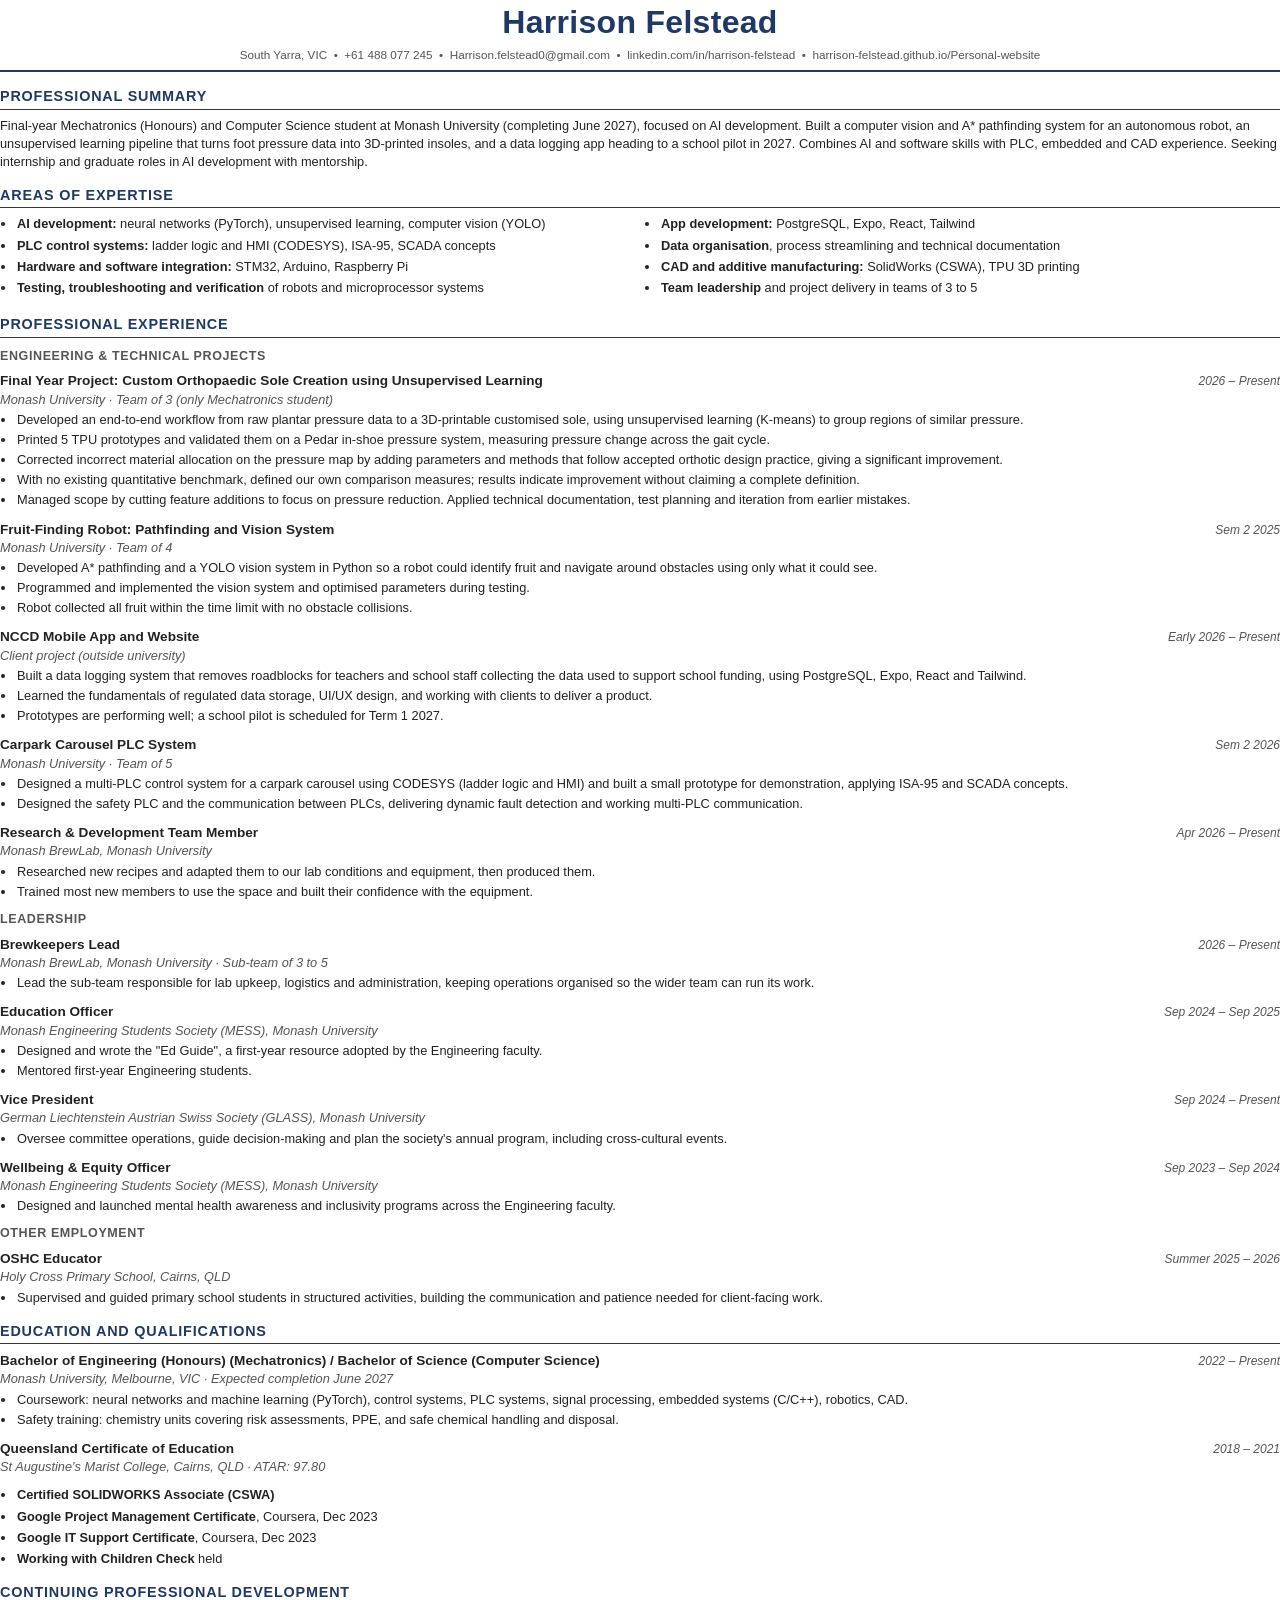
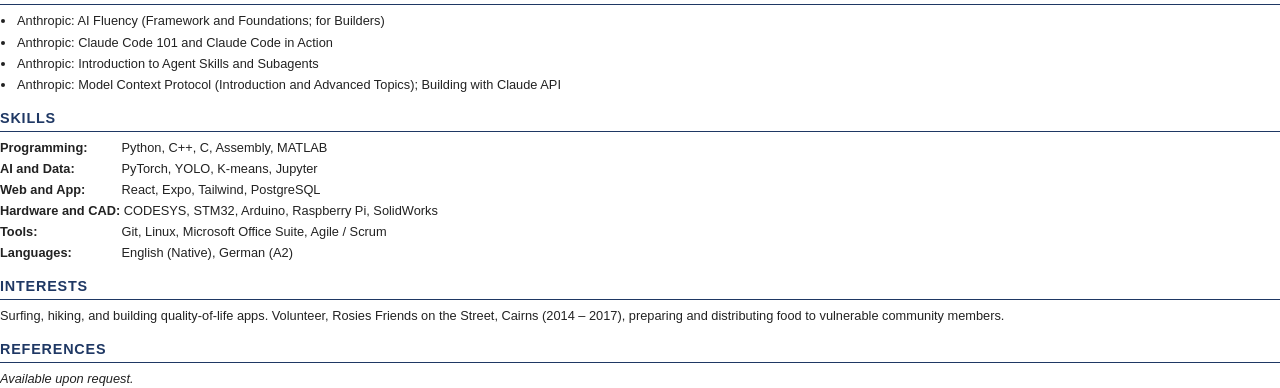
==== resume/cover.html @ 44e69ed1 "changes" ====
<!DOCTYPE html><html lang="en"><head><meta charset="utf-8"><title>Harrison Felstead</title>
<style>
  :root { --navy:#1f3864; --text:#222; --muted:#555; }
  * { box-sizing: border-box; }
  body { font-family: Arial, Helvetica, sans-serif; font-size: 9.6pt; line-height: 1.42; color: var(--text); margin: 0; }
  header { text-align: center; padding-bottom: 6px; border-bottom: 2.5px solid var(--navy); margin-bottom: 4px; }
  h1 { font-size: 24pt; margin: 0 0 2px; color: var(--navy); letter-spacing: 0.3px; }
  .contact { font-size: 8.8pt; color: var(--muted); }
  h2 { font-size: 10.8pt; color: var(--navy); text-transform: uppercase; letter-spacing: 0.8px; margin: 14px 0 7px; padding-bottom: 2px; border-bottom: 1.2px solid var(--navy); break-after: avoid; }
  h3 { font-size: 9.4pt; color: var(--muted); text-transform: uppercase; letter-spacing: 0.6px; margin: 10px 0 6px; break-after: avoid; }
  p { margin: 0; }
  .entry { margin-bottom: 10px; break-inside: avoid; }
  .row { display: flex; justify-content: space-between; align-items: baseline; gap: 12px; }
  .title { font-weight: 700; font-size: 10.2pt; }
  .date { font-style: italic; color: var(--muted); white-space: nowrap; font-size: 9pt; }
  .sub { font-style: italic; color: var(--muted); margin-bottom: 2px; }
  ul { margin: 2px 0 0; padding-left: 16px; }
  li { margin-bottom: 2px; padding-left: 1px; }
  ul.cols { columns: 2; column-gap: 24px; }
  ul.cols li { break-inside: avoid; margin-bottom: 3px; }
  .kv { margin-bottom: 3px; }
  .kv b { display: inline-block; min-width: 118px; }
  .compact li { margin-bottom: 3px; }
</style></head><body>
<header>
  <h1>Harrison Felstead</h1>
  <div class="contact">South Yarra, VIC &nbsp;•&nbsp; +61 488 077 245 &nbsp;•&nbsp; Harrison.felstead0@gmail.com &nbsp;•&nbsp; linkedin.com/in/harrison-felstead &nbsp;•&nbsp; harrison-felstead.github.io/Personal-website</div>
</header>

<h2>Professional Summary</h2>
<p>Final-year Mechatronics (Honours) and Computer Science student at Monash University (completing June 2027), focused on AI development. Built a computer vision and A* pathfinding system for an autonomous robot, an unsupervised learning pipeline that turns foot pressure data into 3D-printed insoles, and a data logging app heading to a school pilot in 2027. Combines AI and software skills with PLC, embedded and CAD experience. Seeking internship and graduate roles in AI development with mentorship.</p>

<h2>Areas of Expertise</h2>
<ul class="cols"><li><b>AI development:</b> neural networks (PyTorch), unsupervised learning, computer vision (YOLO)</li><li><b>PLC control systems:</b> ladder logic and HMI (CODESYS), ISA-95, SCADA concepts</li><li><b>Hardware and software integration:</b> STM32, Arduino, Raspberry Pi</li><li><b>Testing, troubleshooting and verification</b> of robots and microprocessor systems</li><li><b>App development:</b> PostgreSQL, Expo, React, Tailwind</li><li><b>Data organisation</b>, process streamlining and technical documentation</li><li><b>CAD and additive manufacturing:</b> SolidWorks (CSWA), TPU 3D printing</li><li><b>Team leadership</b> and project delivery in teams of 3 to 5</li></ul>

<h2>Professional Experience</h2>
<h3>Engineering &amp; Technical Projects</h3>

  <div class="entry">
    <div class="row"><span class="title">Final Year Project: Custom Orthopaedic Sole Creation using Unsupervised Learning</span><span class="date">2026 – Present</span></div>
    <div class="sub">Monash University · Team of 3 (only Mechatronics student)</div>
    <ul><li>Developed an end-to-end workflow from raw plantar pressure data to a 3D-printable customised sole, using unsupervised learning (K-means) to group regions of similar pressure.</li><li>Printed 5 TPU prototypes and validated them on a Pedar in-shoe pressure system, measuring pressure change across the gait cycle.</li><li>Corrected incorrect material allocation on the pressure map by adding parameters and methods that follow accepted orthotic design practice, giving a significant improvement.</li><li>With no existing quantitative benchmark, defined our own comparison measures; results indicate improvement without claiming a complete definition.</li><li>Managed scope by cutting feature additions to focus on pressure reduction. Applied technical documentation, test planning and iteration from earlier mistakes.</li></ul>
  </div>
  <div class="entry">
    <div class="row"><span class="title">Fruit-Finding Robot: Pathfinding and Vision System</span><span class="date">Sem 2 2025</span></div>
    <div class="sub">Monash University · Team of 4</div>
    <ul><li>Developed A* pathfinding and a YOLO vision system in Python so a robot could identify fruit and navigate around obstacles using only what it could see.</li><li>Programmed and implemented the vision system and optimised parameters during testing.</li><li>Robot collected all fruit within the time limit with no obstacle collisions.</li></ul>
  </div>
  <div class="entry">
    <div class="row"><span class="title">NCCD Mobile App and Website</span><span class="date">Early 2026 – Present</span></div>
    <div class="sub">Client project (outside university)</div>
    <ul><li>Built a data logging system that removes roadblocks for teachers and school staff collecting the data used to support school funding, using PostgreSQL, Expo, React and Tailwind.</li><li>Learned the fundamentals of regulated data storage, UI/UX design, and working with clients to deliver a product.</li><li>Prototypes are performing well; a school pilot is scheduled for Term 1 2027.</li></ul>
  </div>
  <div class="entry">
    <div class="row"><span class="title">Carpark Carousel PLC System</span><span class="date">Sem 2 2026</span></div>
    <div class="sub">Monash University · Team of 5</div>
    <ul><li>Designed a multi-PLC control system for a carpark carousel using CODESYS (ladder logic and HMI) and built a small prototype for demonstration, applying ISA-95 and SCADA concepts.</li><li>Designed the safety PLC and the communication between PLCs, delivering dynamic fault detection and working multi-PLC communication.</li></ul>
  </div>
  <div class="entry">
    <div class="row"><span class="title">Research &amp; Development Team Member</span><span class="date">Apr 2026 – Present</span></div>
    <div class="sub">Monash BrewLab, Monash University</div>
    <ul><li>Researched new recipes and adapted them to our lab conditions and equipment, then produced them.</li><li>Trained most new members to use the space and built their confidence with the equipment.</li></ul>
  </div>
<h3>Leadership</h3>

  <div class="entry">
    <div class="row"><span class="title">Brewkeepers Lead</span><span class="date">2026 – Present</span></div>
    <div class="sub">Monash BrewLab, Monash University · Sub-team of 3 to 5</div>
    <ul><li>Lead the sub-team responsible for lab upkeep, logistics and administration, keeping operations organised so the wider team can run its work.</li></ul>
  </div>
  <div class="entry">
    <div class="row"><span class="title">Education Officer</span><span class="date">Sep 2024 – Sep 2025</span></div>
    <div class="sub">Monash Engineering Students Society (MESS), Monash University</div>
    <ul><li>Designed and wrote the "Ed Guide", a first-year resource adopted by the Engineering faculty.</li><li>Mentored first-year Engineering students.</li></ul>
  </div>
  <div class="entry">
    <div class="row"><span class="title">Vice President</span><span class="date">Sep 2024 – Present</span></div>
    <div class="sub">German Liechtenstein Austrian Swiss Society (GLASS), Monash University</div>
    <ul><li>Oversee committee operations, guide decision-making and plan the society's annual program, including cross-cultural events.</li></ul>
  </div>
  <div class="entry">
    <div class="row"><span class="title">Wellbeing &amp; Equity Officer</span><span class="date">Sep 2023 – Sep 2024</span></div>
    <div class="sub">Monash Engineering Students Society (MESS), Monash University</div>
    <ul><li>Designed and launched mental health awareness and inclusivity programs across the Engineering faculty.</li></ul>
  </div>
<h3>Other Employment</h3>

  <div class="entry">
    <div class="row"><span class="title">OSHC Educator</span><span class="date">Summer 2025 – 2026</span></div>
    <div class="sub">Holy Cross Primary School, Cairns, QLD</div>
    <ul><li>Supervised and guided primary school students in structured activities, building the communication and patience needed for client-facing work.</li></ul>
  </div>

<h2>Education and Qualifications</h2>
<div class="entry">
  <div class="row"><span class="title">Bachelor of Engineering (Honours) (Mechatronics) / Bachelor of Science (Computer Science)</span><span class="date">2022 – Present</span></div>
  <div class="sub">Monash University, Melbourne, VIC · Expected completion June 2027</div>
  <ul>
    <li>Coursework: neural networks and machine learning (PyTorch), control systems, PLC systems, signal processing, embedded systems (C/C++), robotics, CAD.</li>
    <li>Safety training: chemistry units covering risk assessments, PPE, and safe chemical handling and disposal.</li>
  </ul>
</div>
<div class="entry">
  <div class="row"><span class="title">Queensland Certificate of Education</span><span class="date">2018 – 2021</span></div>
  <div class="sub">St Augustine's Marist College, Cairns, QLD · ATAR: 97.80</div>
</div>
<ul class="compact">
  <li><b>Certified SOLIDWORKS Associate (CSWA)</b></li>
  <li><b>Google Project Management Certificate</b>, Coursera, Dec 2023</li>
  <li><b>Google IT Support Certificate</b>, Coursera, Dec 2023</li>
  <li><b>Working with Children Check</b> held</li>
</ul>

<h2>Continuing Professional Development</h2>
<ul class="compact">
  <li>Anthropic: AI Fluency (Framework and Foundations; for Builders)</li>
  <li>Anthropic: Claude Code 101 and Claude Code in Action</li>
  <li>Anthropic: Introduction to Agent Skills and Subagents</li>
  <li>Anthropic: Model Context Protocol (Introduction and Advanced Topics); Building with Claude API</li>
</ul>

<h2>Skills</h2>
<div class="kv"><b>Programming:</b> Python, C++, C, Assembly, MATLAB</div>
<div class="kv"><b>AI and Data:</b> PyTorch, YOLO, K-means, Jupyter</div>
<div class="kv"><b>Web and App:</b> React, Expo, Tailwind, PostgreSQL</div>
<div class="kv"><b>Hardware and CAD:</b> CODESYS, STM32, Arduino, Raspberry Pi, SolidWorks</div>
<div class="kv"><b>Tools:</b> Git, Linux, Microsoft Office Suite, Agile / Scrum</div>
<div class="kv"><b>Languages:</b> English (Native), German (A2)</div>

<h2>Interests</h2>
<p>Surfing, hiking, and building quality-of-life apps. Volunteer, Rosies Friends on the Street, Cairns (2014 – 2017), preparing and distributing food to vulnerable community members.</p>

<h2>References</h2>
<p><i>Available upon request.</i></p>
</body></html>
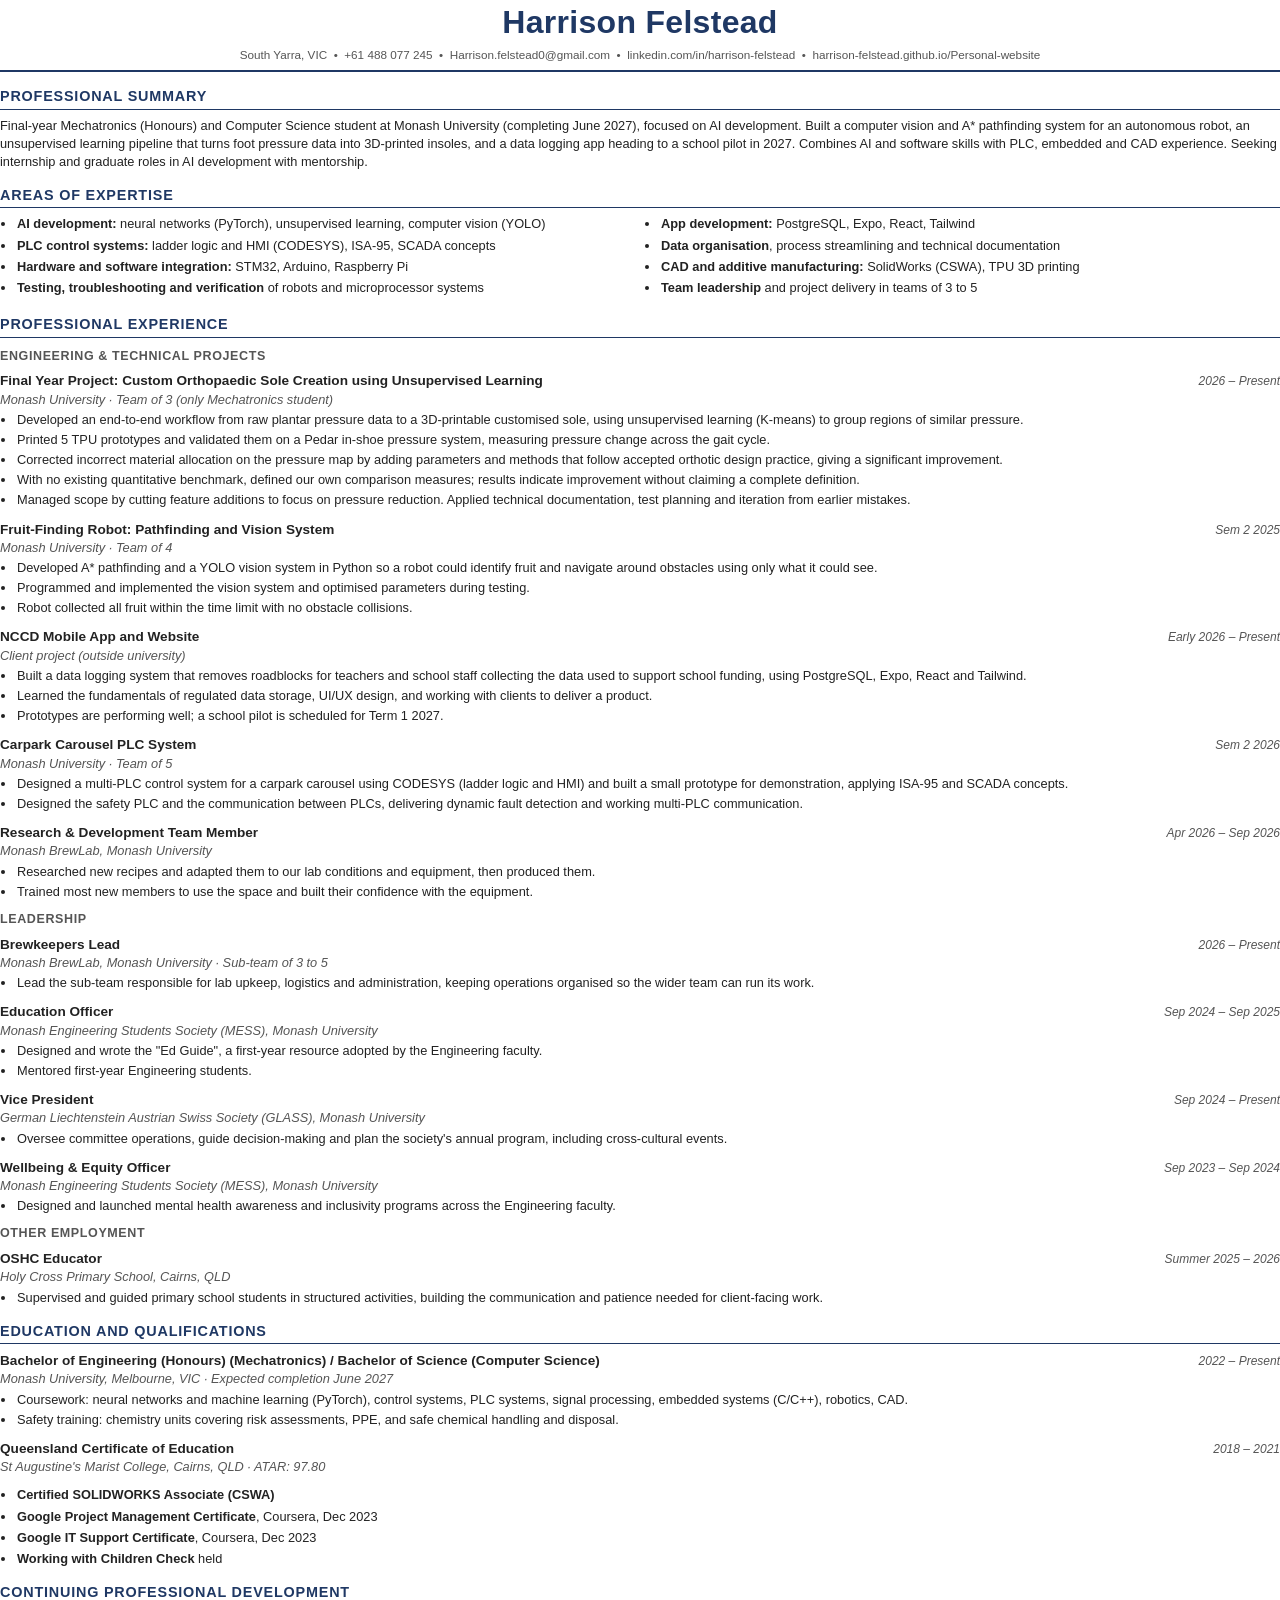
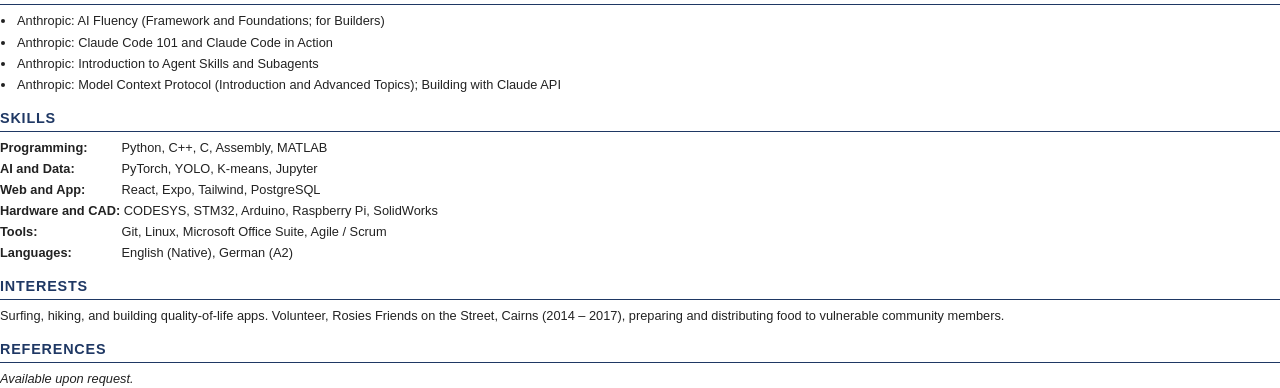
==== commit 9ffe136b: "changes" ====
--- a/resume/cover.html
+++ b/resume/cover.html
@@ -57,7 +57,7 @@
     <ul><li>Designed a multi-PLC control system for a carpark carousel using CODESYS (ladder logic and HMI) and built a small prototype for demonstration, applying ISA-95 and SCADA concepts.</li><li>Designed the safety PLC and the communication between PLCs, delivering dynamic fault detection and working multi-PLC communication.</li></ul>
   </div>
   <div class="entry">
-    <div class="row"><span class="title">Research &amp; Development Team Member</span><span class="date">Apr 2026 – Present</span></div>
+    <div class="row"><span class="title">Research &amp; Development Team Member</span><span class="date">Apr 2026 – Sep 2026</span></div>
     <div class="sub">Monash BrewLab, Monash University</div>
     <ul><li>Researched new recipes and adapted them to our lab conditions and equipment, then produced them.</li><li>Trained most new members to use the space and built their confidence with the equipment.</li></ul>
   </div>
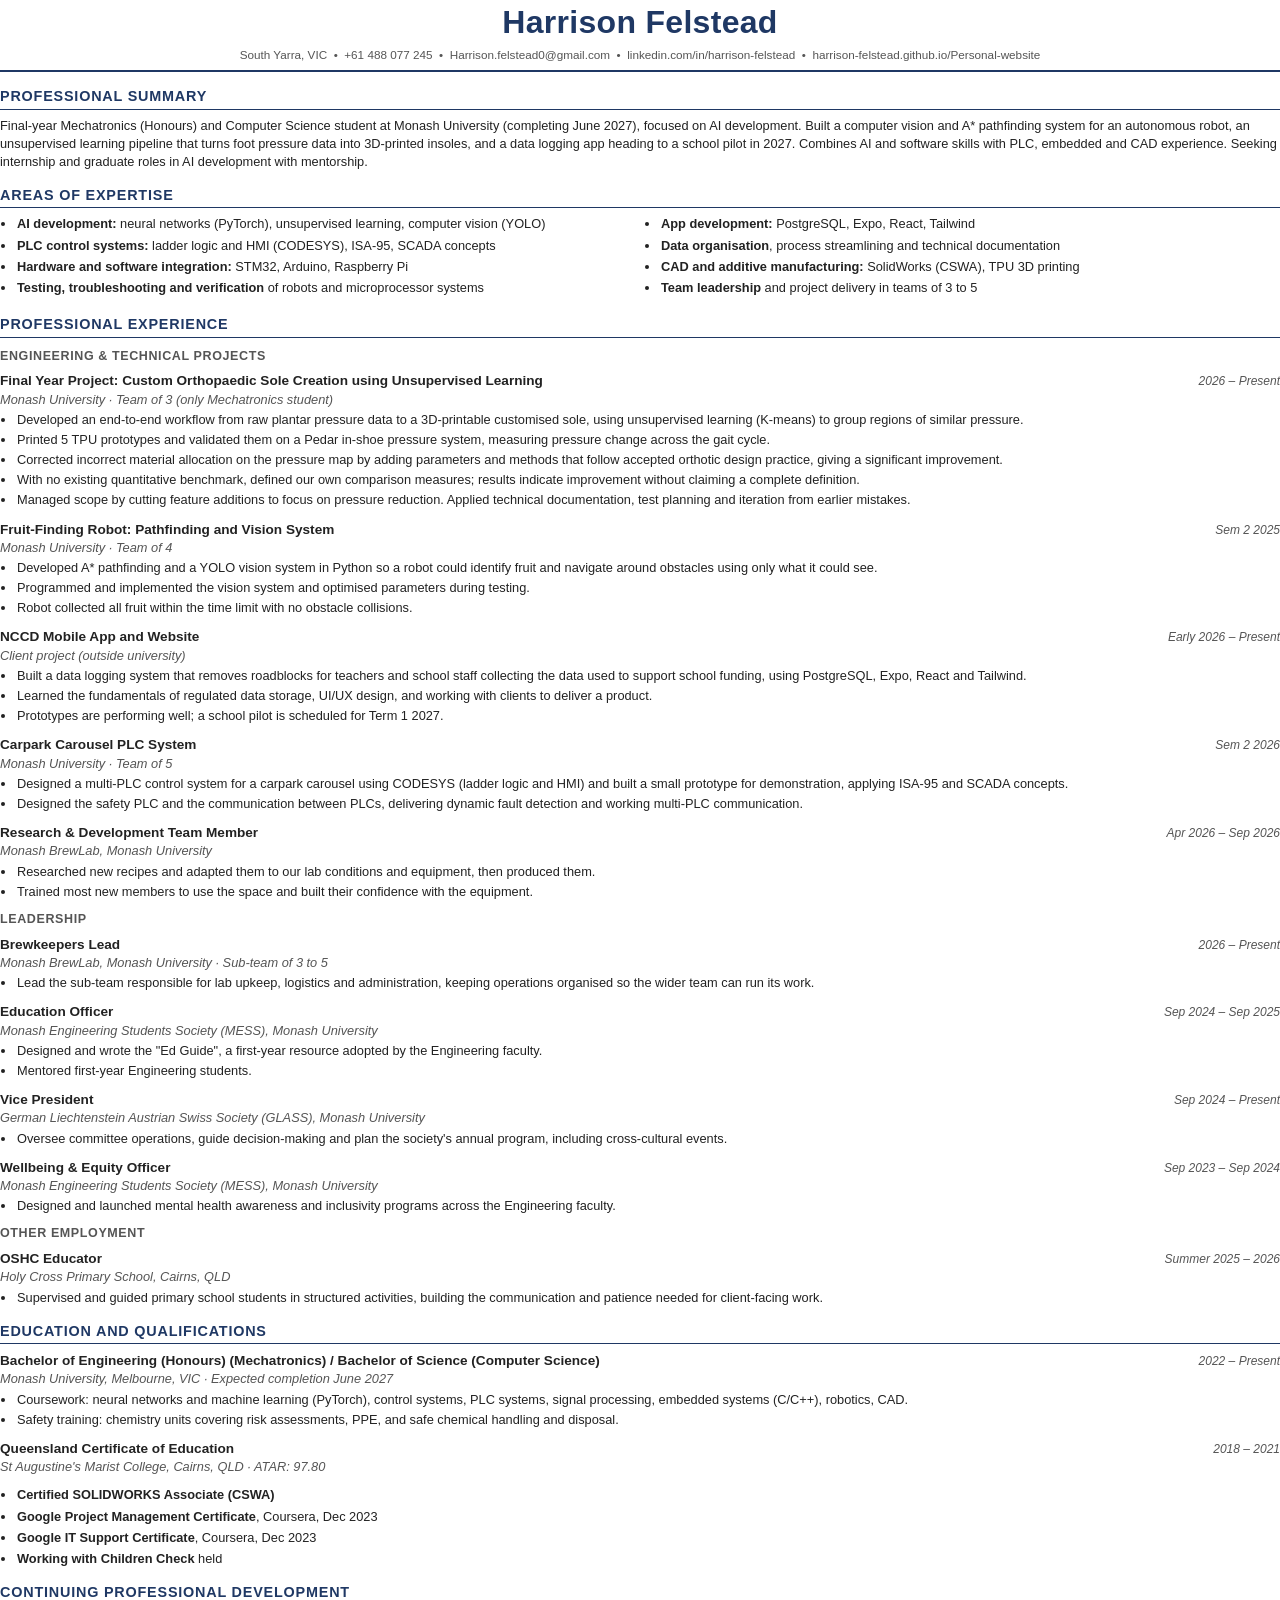
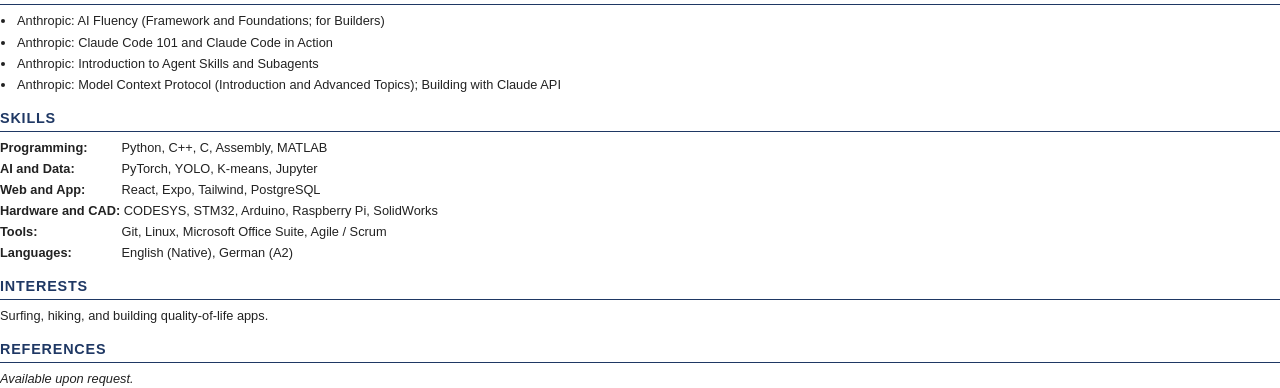
==== commit 709f9693: "changes" ====
--- a/resume/cover.html
+++ b/resume/cover.html
@@ -128,7 +128,7 @@
 <div class="kv"><b>Languages:</b> English (Native), German (A2)</div>
 
 <h2>Interests</h2>
-<p>Surfing, hiking, and building quality-of-life apps. Volunteer, Rosies Friends on the Street, Cairns (2014 – 2017), preparing and distributing food to vulnerable community members.</p>
+<p>Surfing, hiking, and building quality-of-life apps.</p>
 
 <h2>References</h2>
 <p><i>Available upon request.</i></p>
